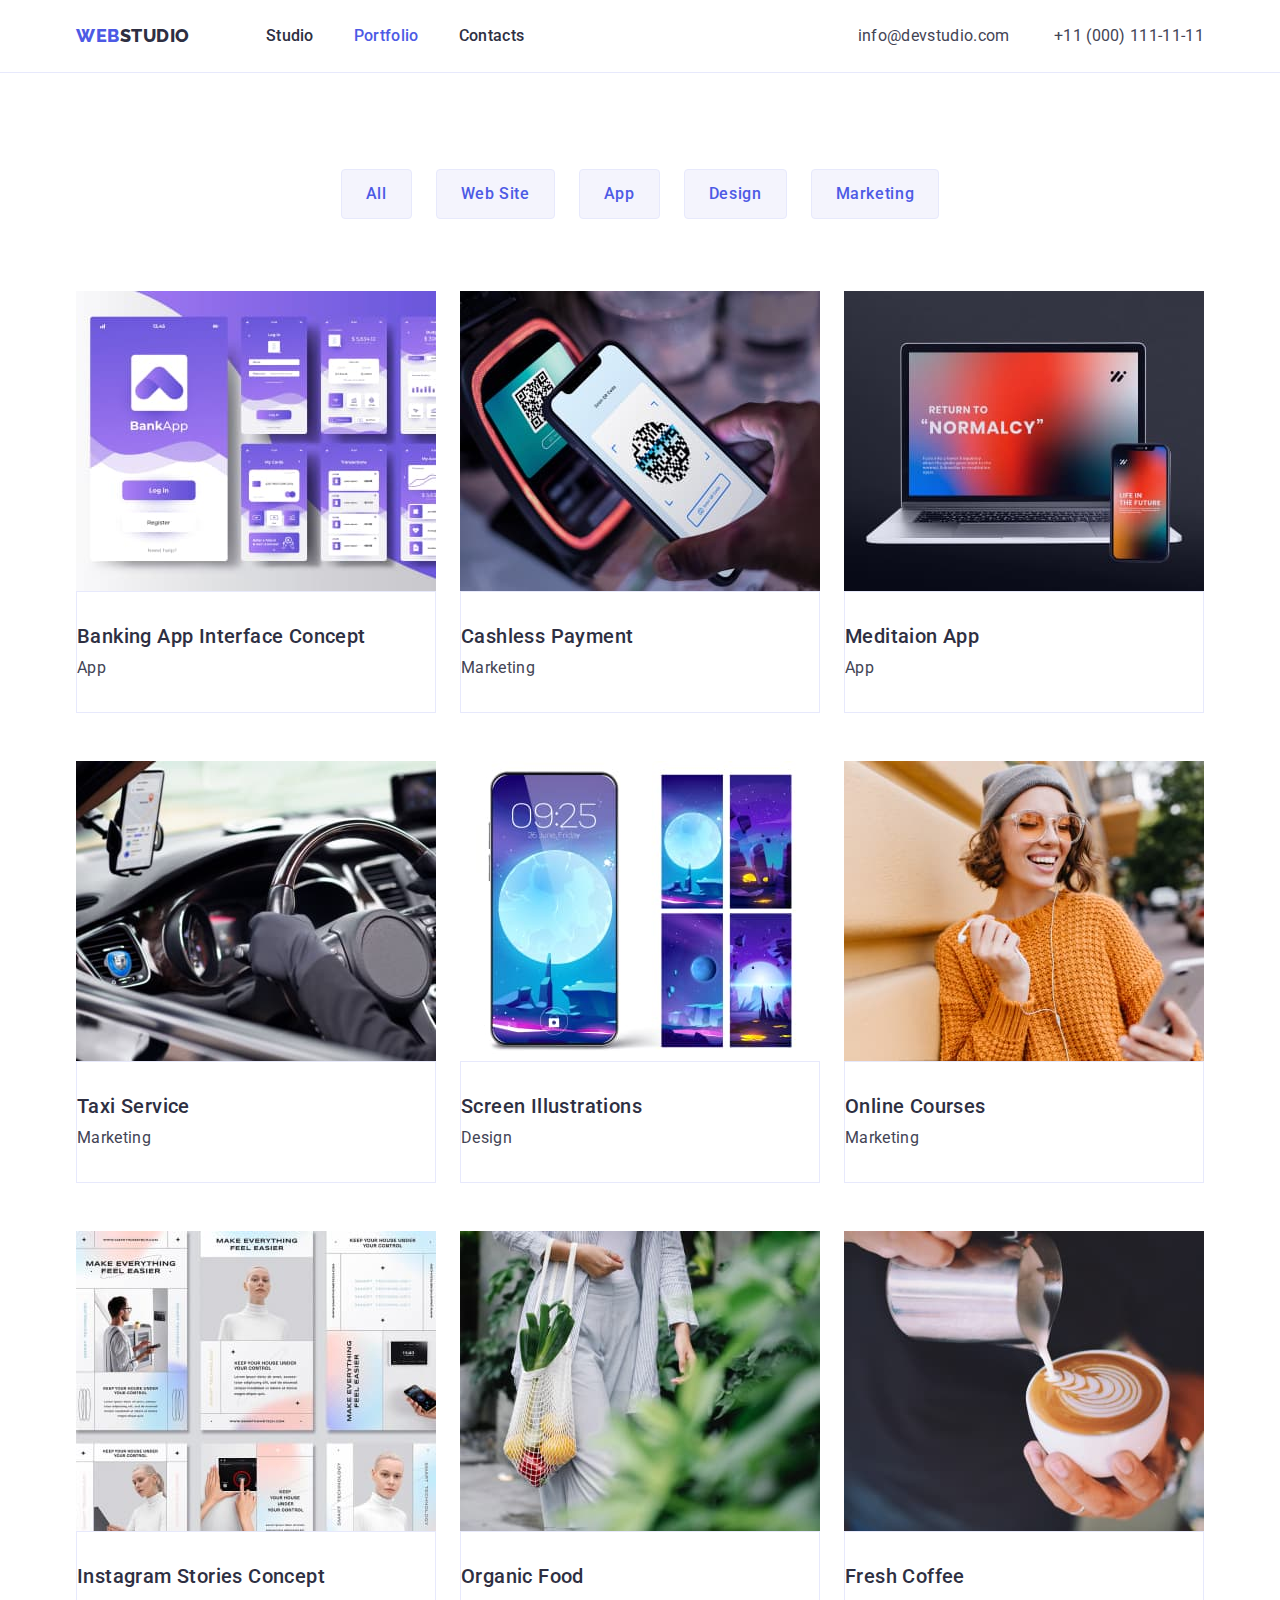
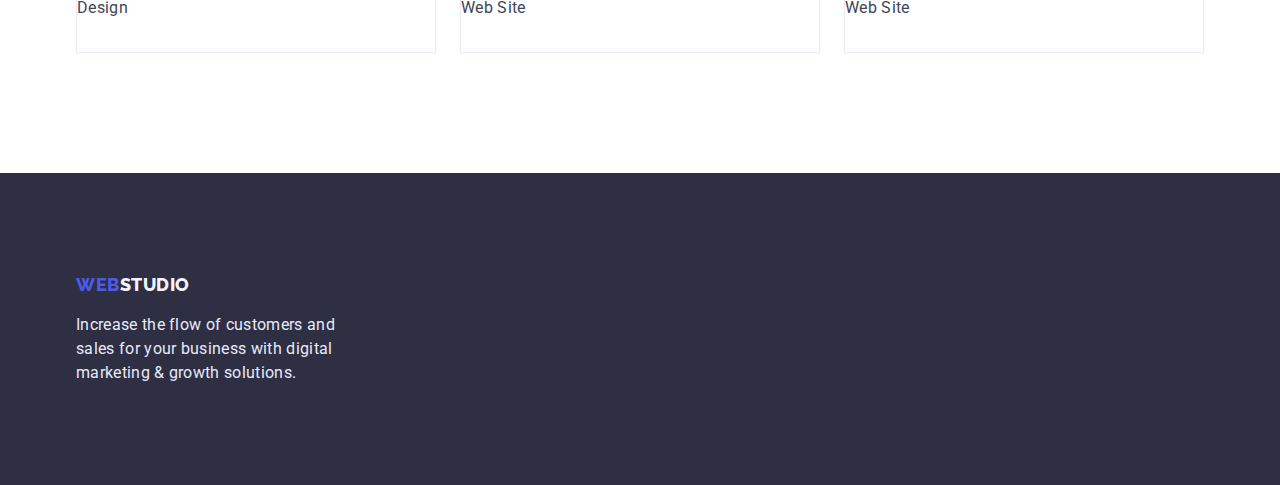
==== portfolio.html @ b506d24e "clone all files from goit-markup-hw-03" ====
<!-- @format -->

<!DOCTYPE html>
<html lang="en">
  <head>
    <meta charset="UTF-8" />
    <meta http-equiv="X-UA-Compatible" content="IE=edge" />
    <meta name="viewport" content="width=<device-width>, initial-scale=1.0" />
    <link rel="stylesheet" href="./modern-normalize.css" />
    <link rel="stylesheet" href="./css/styles.css" />
    <title>WEBSTUDIO</title>
    <link rel="preconnect" href="https://fonts.googleapis.com" />
    <link rel="preconnect" href="https://fonts.gstatic.com" crossorigin />
    <link
      href="https://fonts.googleapis.com/css2?family=Raleway:wght@100;200;300;400;500;600;700;800;900&family=Roboto:wght@100;300;400;500;700;900&display=swap"
      rel="stylesheet"
    />
  </head>
  <body>
    <!-- header -->
    <header class="header">
      <div class="container header-container">
        <!--header list -->
        <nav class="header-navigation">
          <a class="logo link" href="./index.html">
            <span class="logo-web">WEB</span>STUDIO
          </a>
          <ul class="header-list list">
            <li>
              <a class="header-link link" href="./index.html">Studio</a>
            </li>
            <li>
              <a class="header-link link current" href="./portfolio.html">Portfolio</a>
            </li>
            <li><a class="header-link link" href="">Contacts</a></li>
          </ul>
        </nav>
        <div>
          <a
            class="header-contact-link link header-mail"
            href="mailto:info@devstudio.com"
          >
            info@devstudio.com
          </a>
          <a
            class="header-contact-link link header-tel"
            href="tel:+11(000)1111111"
          >
            +11 (000) 111-11-11
          </a>
        </div>
      </div>
    </header>

    <!-- main -->
    <main>
      <!--section portfolio-->
      <section class="portfolio">
        <div class="container">
          <h1 class="visually-hidden">Portfolio</h1>
          <!--  buttons-->
          <ul class="btn-list list">
            <li class="btn-list-point">
              <button class="portfolio-btn" type="button">All</button>
            </li>
            <li class="btn-list-point">
              <button class="portfolio-btn" type="button">Web Site</button>
            </li>
            <li class="btn-list-point">
              <button class="portfolio-btn" type="button">App</button>
            </li>
            <li class="btn-list-point">
              <button class="portfolio-btn" type="button">Design</button>
            </li>
            <li class="btn-list-point">
              <button class="portfolio-btn" type="button">Marketing</button>
            </li>
          </ul>

          <!-- portfolio-->
          <ul class="portfolio-list list">
            <li class="portfolio-block">
              <img
                class="portfolio-foto"
                src="./img/portfolio/bankingapp.jpg"
                alt="Banking App"
                width="360"
                height="300"
              />
              <div class="portfolio-item">
                <h2 class="portfolio-titel">Banking App Interface Concept</h2>
                <p class="portfolio-text">App</p>
              </div>
            </li>
            <li class="portfolio-block">
              <img
                class="portfolio-foto"
                src="./img/portfolio/cashlesspayment.jpg"
                alt="Cashless Payment "
              />
              <div class="portfolio-item">
                <h2 class="portfolio-titel">Cashless Payment</h2>
                <p class="portfolio-text">Marketing</p>
              </div>
            </li>
            <li class="portfolio-block">
              <img
                class="portfolio-foto"
                src="./img/portfolio/meditaionapp.jpg"
                alt="Meditaion App"
              />
              <div class="portfolio-item">
                <h2 class="portfolio-titel">Meditaion App</h2>
                <p class="portfolio-text">App</p>
              </div>
            </li>
            <li class="portfolio-block">
              <img
                class="portfolio-foto"
                src="./img/portfolio/taxiservice.jpg"
                alt="Taxi Service "
              />
              <div class="portfolio-item">
                <h2 class="portfolio-titel">Taxi Service</h2>
                <p class="portfolio-text">Marketing</p>
              </div>
            </li>
            <li class="portfolio-block">
              <img
                class="portfolio-foto"
                src="./img/portfolio/screenillustrations.jpg"
                alt="Screen Illustrations "
              />
              <div class="portfolio-item">
                <h2 class="portfolio-titel">Screen Illustrations</h2>
                <p class="portfolio-text">Design</p>
              </div>
            </li>
            <li class="portfolio-block">
              <img
                class="portfolio-foto"
                src="./img/portfolio/onlinecourses.jpg"
                alt=" Online Courses"
              />
              <div class="portfolio-item">
                <h2 class="portfolio-titel">Online Courses</h2>
                <p class="portfolio-text">Marketing</p>
              </div>
            </li>
            <li class="portfolio-block">
              <img
                class="portfolio-foto"
                src="./img/portfolio/instagramstoriesconcept.jpg"
                alt=" Instagram Stories Concept"
              />
              <div class="portfolio-item">
                <h2 class="portfolio-titel">Instagram Stories Concept</h2>
                <p class="portfolio-text">Design</p>
              </div>
            </li>
            <li class="portfolio-block">
              <img
                class="portfolio-foto"
                src="./img/portfolio/organicfood.jpg"
                alt="Organic Food"
              />
              <div class="portfolio-item">
                <h2 class="portfolio-titel">Organic Food</h2>
                <p class="portfolio-text">Web Site</p>
              </div>
            </li>
            <li class="portfolio-block">
              <img
                class="portfolio-foto"
                src="./img/portfolio/freshcoffee.jpg"
                alt="Fresh Coffee "
              />
              <div class="portfolio-item">
                <h2 class="portfolio-titel">Fresh Coffee</h2>
                <p class="portfolio-text">Web Site</p>
              </div>
            </li>
          </ul>
        </div>
      </section>
    </main>

    <!-- footer-->
    <footer class="footer">
      <div class="container">
        <a class="footer-logo link" href="./index.html">
          <span class="logo-web">WEB</span>STUDIO
        </a>
        <p class="footer-text">
          Increase the flow of customers and sales for your business with
          digital marketing & growth solutions.
        </p>
      </div>
    </footer>
  </body>
</html>
---- css/styles.css ----
/** @format */

:root {
  --primary-brand-color: #4d5ae5;
  --dark-color: #2e2f42;
  --success-color: #31d0aa;
  --text-color: #434455;
  --subtle-text-color: #8e8f99;
  --accent-color: #e7e9fc;
  --light-color: #f4f4fd;
  --white-color: #ffffff;
  --pressed-state-color: #404bbf;
}

/*
* {
  margin: 0;
  padding: 0;
  list-style: none;
  box-sizing: border-box;
}
*/

p,
h1,
h2,
h3,
h4,
h5,
h6 {
  margin: 0;
}

ul,
ol {
  margin: 0;
  padding-left: 0;
}

body {
  font-family: "Roboto", sans-serif;
  font-size: 16px;
  letter-spacing: 0.02em;
  color: var(--dark-color);
  background-color: var(--white-color);
}

.img {
  display: block;
  max-width: 100%;
  height: auto;
}

/* _______________________ HEADER __________________________*/

.header {
  padding-top: 24px;
  padding-bottom: 24px;
  border-bottom: 1px solid var(--accent-color);
}
.header-container {
  display: flex;
  align-items: center;
}

.container {
  width: 1158px;
  padding-left: 15px;
  padding-right: 15px;
/*  outline: 1px solid red; */
  margin: 0 auto;
}

.header-navigation {
  display: flex;
  align-items: center;
  margin-right: auto;
}

.header-list {
  display: flex;
  gap: 40px;
}

.logo,
.logo-web {
  font-family: "Raleway", sans-serif;
  font-weight: 800;
  font-size: 18px;
  line-height: 1.33;
  letter-spacing: 0.03em;
  text-transform: uppercase;
  color: var(--dark-color);
}

.logo {
  margin-right: 76px;
}

.logo-web {
  color: var(--primary-brand-color);
}

.list {
  list-style: none;
}

.link {
  text-decoration: none;
}

.header-link {
  font-weight: 500;
  font-size: 16px;
  line-height: 1.5;
  cursor: pointer;
  letter-spacing: 0.02em;
  color: var(--dark-color);
}

.current {
  color: var(--primary-brand-color);
}

.header-link:hover,
.header-link:focus,
.header-link:active {
  color: var(--primary-brand-color);
}

.header-contact-link {
  line-height: 1.5;
  letter-spacing: 0.02em;
  color: var(--text-color);
}

.header-contact-link:hover,
.header-contact-link:focus,
.header-contact-link:active {
  color: var(--primary-brand-color);
}

.header-mail {
  margin-right: 40px;
}

/* _______________________ MAIN __________________________*/
/*___________title______________*/
.main-title {
  padding-top: 188px;
  padding-bottom: 188px;
  background-color: var(--dark-color);
}
/*
.main-title-items {
  text-align: center;
}
*/
.main-title-text {
  font-weight: 700;
  font-size: 56px;
  line-height: 1.07;
  text-align: center;
  letter-spacing: 0.02em;
  color: var(--white-color);
  margin: 0 auto;
  margin-bottom: 48px;
  width: 496px;
}

.main-btn {
  font-family: "Roboto";
  font-style: normal;
  font-weight: 500;
  font-size: 16px;
  line-height: calc(19 / 16);
  letter-spacing: 0.04em;
  color: var(--white-color);
  background-color: var(--primary-brand-color);
  /*width: 169px;
  height: 56px;
  */
  border: 1px solid var(--primary-brand-color);
  border-radius: 4px;
  cursor: pointer;
  box-shadow: 0px 4px 4px rgba(0, 0, 0, 0.15);
  text-align: center;
  padding-top: 16px;
  padding-bottom: 16px;
  padding-left: 32px;
  padding-right: 32px;
  display: block;
  margin: 0 auto;
}

.main-btn:hover,
.main-btn:focus,
.main-btn:active {
  background-color: var(--pressed-state-color);
  border: 1px solid var(--pressed-state-color);
}

/*___________section features ______________*/

.features {
  padding-top: 120px;
  padding-bottom: 60px;
}
.features-list {
  display: flex;
  gap: 24px;
}

.features-title {
  font-weight: 500;
  font-size: 20px;
  line-height: 1.2;
  letter-spacing: 0.02em;
  margin-bottom: 8px;
}

.features-text {
  line-height: 1.5;
  color: var(--text-color);
  max-width: 264px;
}

/*___________section whatwedo______________*/

.whatwedo {
  padding-top: 60px;
  padding-bottom: 120px;
}

.whatwedo-item {
  width: 360px;
  height: 300px;
}

.whatwedo-list {
  display: flex;
  gap: 24px;
}

.whatwedo-titel {
  font-weight: 700;
  font-size: 36px;
  line-height: 1.11;
  text-align: center;
  letter-spacing: 0.02em;
  text-transform: capitalize;
  margin-bottom: 72px;
}
.whatwedo-foto {
  width: 360px;
  border: 1px solid var(--accent-color);
}

/*___________section team______________*/

.team {
  background-color: var(--light-color);
  padding-top: 120px;
  padding-bottom: 120px;
}

.team-list {
  display: flex;
  gap: 24px;
}

.team-main-title {
  font-weight: 700;
  font-size: 36px;
  line-height: 1.11;
  text-align: center;
  letter-spacing: 0.02em;
  text-transform: capitalize;
  margin-bottom: 72px;
}

.team-block {
  width: 264px;
  background: var(--white-color);
  box-shadow: 0px 1px 6px rgba(46, 47, 66, 0.08),
    0px 1px 1px rgba(46, 47, 66, 0.16), 0px 2px 1px rgba(46, 47, 66, 0.08);
  border-radius: 0px 0px 4px 4px;
}

.team-foto {
 display: block;
}

.team-item {
  padding-top: 32px;
  padding-bottom: 32px;
  
}

.team-titel {
  font-weight: 500;
  font-size: 20px;
  line-height: 1.2;
  text-align: center;
  letter-spacing: 0.02em;
  margin-bottom: 8px;
}

.team-text {
  line-height: 1.5;
  text-align: center;
  color: var(--text-color);
}

/* _______________________ FOOTER __________________________*/

.footer {
  background-color: var(--dark-color);
  padding-top: 100px;
  padding-bottom: 100px;
}

.footer-logo {
  font-family: "Raleway", sans-serif;
  font-weight: 800;
  font-size: 18px;
  line-height: calc(21 / 18);
  letter-spacing: 0.03em;
  text-transform: uppercase;
  color: var(--light-color);
}

.footer-text {
  line-height: 1.5;
  color: var(--accent-color);
  max-width: 264px;
  margin-top: 16px;
}

/*______________________________________PORTFOLIO_______________________*/

/*___________section buttons______________*/

.btn-list {
  display: flex;
  justify-content: center;
  gap: 24px;
  margin-bottom: 72px;
}

.portfolio-btn {
  font-family: "Roboto", sans-serif;
  font-style: normal;
  font-weight: 500;
  font-size: 16px;
  line-height: 1.5;
  text-align: center;
  letter-spacing: 0.04em;
  color: var(--primary-brand-color);
  background-color: var(--light-color);
  border: 1px solid var(--accent-color);
  border-radius: 4px;
  cursor: pointer;
  padding-top: 12px;
  padding-bottom: 12px;
  padding-left: 24px;
  padding-right: 24px;
}

.portfolio-btn:hover,
.portfolio-btn:focus,
.portfolio-btn:active {
  background-color: var(--pressed-state-color);
  color: var(--white-color);
  border: 1px solid var(--pressed-state-color);
  box-shadow: 0px 3px 1px rgba(0, 0, 0, 0.1), 0px 2px 1px rgba(0, 0, 0, 0.08),
    0px 2px 2px rgba(0, 0, 0, 0.12);
}

/*___________ section portfolio ______________*/

.portfolio {
  padding-top: 96px;
  padding-bottom: 120px;
}

.portfolio-list {
  display: flex;
  flex-wrap: wrap;
  column-gap: 24px;
  row-gap: 48px;
}

.portfolio-block {
  width: 360px;
  /* box-shadow: 0px 1px 6px rgba(46, 47, 66, 0.08);*/
}

.portfolio-foto {
  width: 360px;
  display: block;
}

.portfolio-item {
  border: 1px solid var(--accent-color);
  padding-top: 32px;
  padding-bottom: 32px;
}

.portfolio-titel {
  font-weight: 500;
  font-size: 20px;
  line-height: 1.2;
  letter-spacing: 0.02em;
  margin-bottom: 8px;
}

.portfolio-text {
  line-height: 1.5;
  color: var(--text-color);
}

/*_________________________ visually-hidden _________*/

.visually-hidden {
  position: absolute;
  width: 1px;
  height: 1px;
  margin: -1px;
  border: 0;
  padding: 0;

  white-space: nowrap;
  clip-path: inset(100%);
  clip: rect(0 0 0 0);
  overflow: hidden;
}
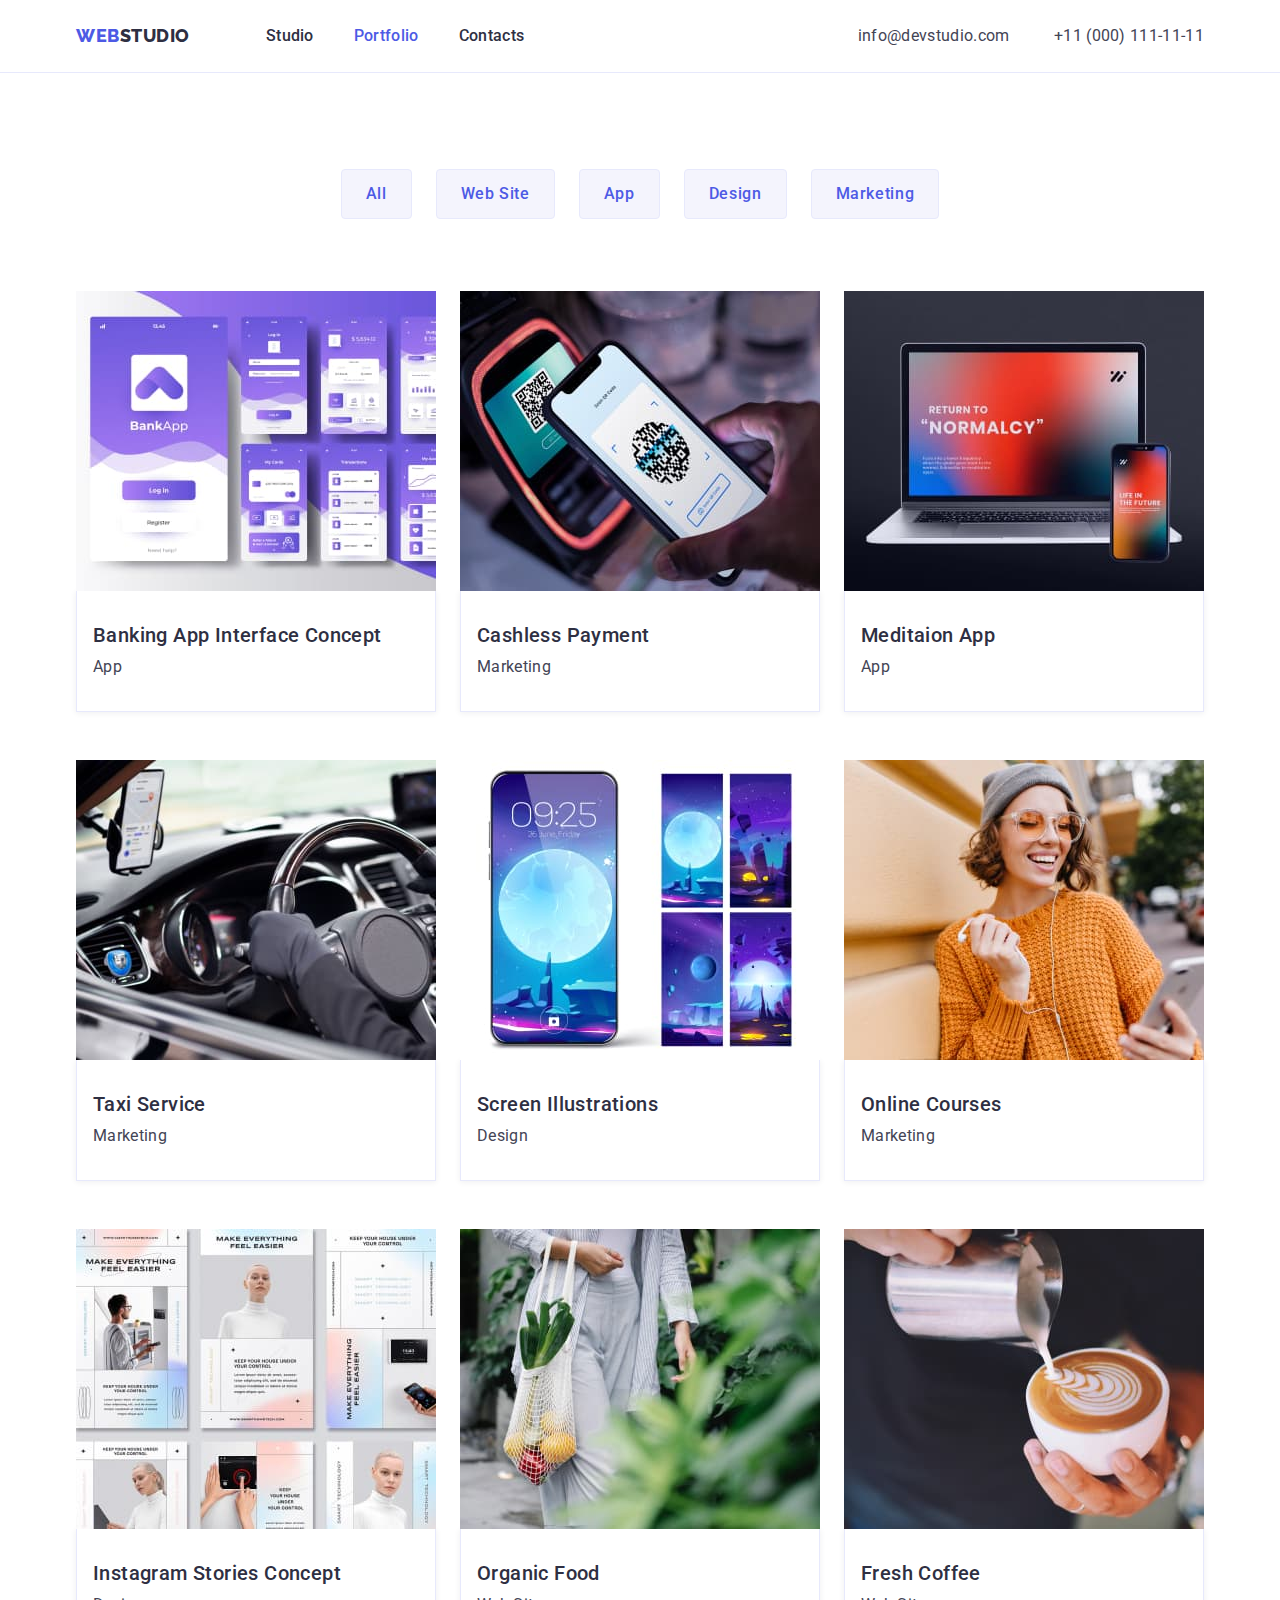
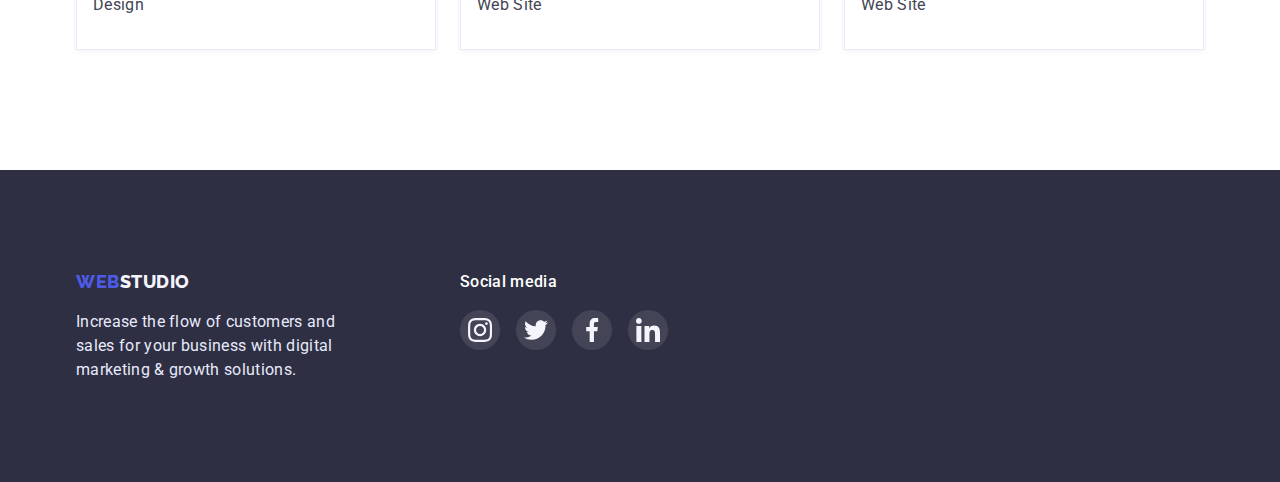
==== commit 33f6ccf4: "update .css .html .svg" ====
--- a/portfolio.html
+++ b/portfolio.html
@@ -30,7 +30,9 @@
               <a class="header-link link" href="./index.html">Studio</a>
             </li>
             <li>
-              <a class="header-link link current" href="./portfolio.html">Portfolio</a>
+              <a class="header-link link current" href="./portfolio.html"
+                >Portfolio</a
+              >
             </li>
             <li><a class="header-link link" href="">Contacts</a></li>
           </ul>
@@ -80,105 +82,123 @@
           <!-- portfolio-->
           <ul class="portfolio-list list">
             <li class="portfolio-block">
-              <img
-                class="portfolio-foto"
-                src="./img/portfolio/bankingapp.jpg"
-                alt="Banking App"
-                width="360"
-                height="300"
-              />
-              <div class="portfolio-item">
-                <h2 class="portfolio-titel">Banking App Interface Concept</h2>
-                <p class="portfolio-text">App</p>
-              </div>
-            </li>
-            <li class="portfolio-block">
-              <img
-                class="portfolio-foto"
-                src="./img/portfolio/cashlesspayment.jpg"
-                alt="Cashless Payment "
-              />
-              <div class="portfolio-item">
-                <h2 class="portfolio-titel">Cashless Payment</h2>
-                <p class="portfolio-text">Marketing</p>
-              </div>
-            </li>
-            <li class="portfolio-block">
-              <img
-                class="portfolio-foto"
-                src="./img/portfolio/meditaionapp.jpg"
-                alt="Meditaion App"
-              />
-              <div class="portfolio-item">
-                <h2 class="portfolio-titel">Meditaion App</h2>
-                <p class="portfolio-text">App</p>
-              </div>
-            </li>
-            <li class="portfolio-block">
-              <img
-                class="portfolio-foto"
-                src="./img/portfolio/taxiservice.jpg"
-                alt="Taxi Service "
-              />
-              <div class="portfolio-item">
-                <h2 class="portfolio-titel">Taxi Service</h2>
-                <p class="portfolio-text">Marketing</p>
-              </div>
-            </li>
-            <li class="portfolio-block">
-              <img
-                class="portfolio-foto"
-                src="./img/portfolio/screenillustrations.jpg"
-                alt="Screen Illustrations "
-              />
-              <div class="portfolio-item">
-                <h2 class="portfolio-titel">Screen Illustrations</h2>
-                <p class="portfolio-text">Design</p>
-              </div>
-            </li>
-            <li class="portfolio-block">
-              <img
-                class="portfolio-foto"
-                src="./img/portfolio/onlinecourses.jpg"
-                alt=" Online Courses"
-              />
-              <div class="portfolio-item">
-                <h2 class="portfolio-titel">Online Courses</h2>
-                <p class="portfolio-text">Marketing</p>
-              </div>
-            </li>
-            <li class="portfolio-block">
-              <img
-                class="portfolio-foto"
-                src="./img/portfolio/instagramstoriesconcept.jpg"
-                alt=" Instagram Stories Concept"
-              />
-              <div class="portfolio-item">
-                <h2 class="portfolio-titel">Instagram Stories Concept</h2>
-                <p class="portfolio-text">Design</p>
-              </div>
-            </li>
-            <li class="portfolio-block">
-              <img
-                class="portfolio-foto"
-                src="./img/portfolio/organicfood.jpg"
-                alt="Organic Food"
-              />
-              <div class="portfolio-item">
-                <h2 class="portfolio-titel">Organic Food</h2>
-                <p class="portfolio-text">Web Site</p>
-              </div>
-            </li>
-            <li class="portfolio-block">
-              <img
-                class="portfolio-foto"
-                src="./img/portfolio/freshcoffee.jpg"
-                alt="Fresh Coffee "
-              />
-              <div class="portfolio-item">
-                <h2 class="portfolio-titel">Fresh Coffee</h2>
-                <p class="portfolio-text">Web Site</p>
-              </div>
+              <a href="" class="portfolio-link link">
+                <img
+                  class="portfolio-foto"
+                  src="./img/portfolio/bankingapp.jpg"
+                  alt="Banking App"
+                  width="360"
+                  height="300"
+                />
+                <div class="portfolio-item">
+                  <h2 class="portfolio-titel">Banking App Interface Concept</h2>
+                  <p class="portfolio-text">App</p>
+                </div>
+              </a>
+            </li>
+            <li class="portfolio-block">
+              <a href="" class="portfolio-link link">
+                <img
+                  class="portfolio-foto"
+                  src="./img/portfolio/cashlesspayment.jpg"
+                  alt="Cashless Payment "
+                />
+                <div class="portfolio-item">
+                  <h2 class="portfolio-titel">Cashless Payment</h2>
+                  <p class="portfolio-text">Marketing</p>
+                </div>
+              </a>
+            </li>
+            <li class="portfolio-block">
+              <a href="" class="portfolio-link link">
+                <img
+                  class="portfolio-foto"
+                  src="./img/portfolio/meditaionapp.jpg"
+                  alt="Meditaion App"
+                />
+                <div class="portfolio-item">
+                  <h2 class="portfolio-titel">Meditaion App</h2>
+                  <p class="portfolio-text">App</p>
+                </div>
+              </a>
+            </li>
+            <li class="portfolio-block">
+              <a href="" class="portfolio-link link">
+                <img
+                  class="portfolio-foto"
+                  src="./img/portfolio/taxiservice.jpg"
+                  alt="Taxi Service "
+                />
+                <div class="portfolio-item">
+                  <h2 class="portfolio-titel">Taxi Service</h2>
+                  <p class="portfolio-text">Marketing</p>
+                </div>
+              </a>
+            </li>
+            <li class="portfolio-block">
+              <a href="" class="portfolio-link link">
+                <img
+                  class="portfolio-foto"
+                  src="./img/portfolio/screenillustrations.jpg"
+                  alt="Screen Illustrations "
+                />
+                <div class="portfolio-item">
+                  <h2 class="portfolio-titel">Screen Illustrations</h2>
+                  <p class="portfolio-text">Design</p>
+                </div>
+              </a>
+            </li>
+            <li class="portfolio-block">
+              <a href="" class="portfolio-link link">
+                <img
+                  class="portfolio-foto"
+                  src="./img/portfolio/onlinecourses.jpg"
+                  alt=" Online Courses"
+                />
+                <div class="portfolio-item">
+                  <h2 class="portfolio-titel">Online Courses</h2>
+                  <p class="portfolio-text">Marketing</p>
+                </div>
+              </a>
+            </li>
+            <li class="portfolio-block">
+              <a href="" class="portfolio-link link">
+                <img
+                  class="portfolio-foto"
+                  src="./img/portfolio/instagramstoriesconcept.jpg"
+                  alt=" Instagram Stories Concept"
+                />
+                <div class="portfolio-item">
+                  <h2 class="portfolio-titel">Instagram Stories Concept</h2>
+                  <p class="portfolio-text">Design</p>
+                </div>
+              </a>
+            </li>
+            <li class="portfolio-block">
+              <a href="" class="portfolio-link link">
+                <img
+                  class="portfolio-foto"
+                  src="./img/portfolio/organicfood.jpg"
+                  alt="Organic Food"
+                />
+                <div class="portfolio-item">
+                  <h2 class="portfolio-titel">Organic Food</h2>
+                  <p class="portfolio-text">Web Site</p>
+                </div>
+              </a>
+            </li>
+            <li class="portfolio-block">
+              <a href="" class="portfolio-link link">
+                <img
+                  class="portfolio-foto"
+                  src="./img/portfolio/freshcoffee.jpg"
+                  alt="Fresh Coffee "
+                />
+                <div class="portfolio-item">
+                  <h2 class="portfolio-titel">Fresh Coffee</h2>
+                  <p class="portfolio-text">Web Site</p>
+                </div>
+              </a>
             </li>
           </ul>
         </div>
@@ -187,14 +207,49 @@
 
     <!-- footer-->
     <footer class="footer">
-      <div class="container">
-        <a class="footer-logo link" href="./index.html">
-          <span class="logo-web">WEB</span>STUDIO
-        </a>
-        <p class="footer-text">
-          Increase the flow of customers and sales for your business with
-          digital marketing & growth solutions.
-        </p>
+      <div class="container footer-container-list">
+        <div class="footer-container-logo">
+          <a class="footer-logo link" href="./index.html">
+            <span class="logo-web">WEB</span>STUDIO
+          </a>
+          <p class="footer-text">
+            Increase the flow of customers and sales for your business with
+            digital marketing & growth solutions.
+          </p>
+        </div>
+        <div class="footer-container-social">
+          <p class="footer-soc-text">Social media</p>
+          <ul class="footer-soc-list list">
+            <li class="soc-item">
+              <a href="" class="footer-soc-link link">
+                <svg class="soc-icon" width="24" height="24">
+                  <use href="./img/symbol-defs.svg#icon-instagram"></use>
+                </svg>
+              </a>
+            </li>
+            <li class="soc-item">
+              <a href="" class="footer-soc-link link">
+                <svg class="soc-icon" width="24" height="24">
+                  <use href="./img/symbol-defs.svg#icon-twitter"></use>
+                </svg>
+              </a>
+            </li>
+            <li class="soc-item">
+              <a href="" class="footer-soc-link link">
+                <svg class="soc-icon" width="24" height="24">
+                  <use href="./img/symbol-defs.svg#icon-facebook"></use>
+                </svg>
+              </a>
+            </li>
+            <li class="soc-item">
+              <a href="" class="footer-soc-link link">
+                <svg class="soc-icon" width="24" height="24">
+                  <use href="./img/symbol-defs.svg#icon-linkedin"></use>
+                </svg>
+              </a>
+            </li>
+          </ul>
+        </div>
       </div>
     </footer>
   </body>
--- a/css/styles.css
+++ b/css/styles.css
@@ -10,6 +10,12 @@
   --light-color: #f4f4fd;
   --white-color: #ffffff;
   --pressed-state-color: #404bbf;
+  --bg-gradient: linear-gradient(rgba(46, 47, 66, 0.7), rgba(46, 47, 66, 0.7));
+  --footer-icon-gradient: linear-gradient(
+    90deg,
+    rgba(255, 255, 255, 0.1) 50%,
+    rgba(255, 255, 255, 0.1) 100%
+  );
 }
 
 /*
@@ -51,6 +57,22 @@
   height: auto;
 }
 
+/*_________________________ visually-hidden _________*/
+
+.visually-hidden {
+  position: absolute;
+  width: 1px;
+  height: 1px;
+  margin: -1px;
+  border: 0;
+  padding: 0;
+
+  white-space: nowrap;
+  clip-path: inset(100%);
+  clip: rect(0 0 0 0);
+  overflow: hidden;
+}
+
 /* _______________________ HEADER __________________________*/
 
 .header {
@@ -67,7 +89,7 @@
   width: 1158px;
   padding-left: 15px;
   padding-right: 15px;
-/*  outline: 1px solid red; */
+  /*  outline: 1px solid red; */
   margin: 0 auto;
 }
 
@@ -150,6 +172,13 @@
   padding-top: 188px;
   padding-bottom: 188px;
   background-color: var(--dark-color);
+  background-image: var(--bg-gradient), url(../img/people_office_bg.jpg);
+  background-repeat: no-repeat;
+  background-position: center;
+  background-size: cover;
+  max-width: 1440px;
+  height: 600px;
+  margin: 0 auto;
 }
 /*
 .main-title-items {
@@ -206,9 +235,32 @@
   padding-top: 120px;
   padding-bottom: 60px;
 }
+
 .features-list {
   display: flex;
+  justify-content: center;
+  align-items: center;
   gap: 24px;
+}
+
+.feature-block {
+  width: 264px;
+  height: 112px;
+  background-color: var(--light-color);
+  border-radius: 4px;
+  margin-bottom: 8px;
+  display: flex;
+  justify-content: center;
+  align-items: center;
+}
+
+.feature-icon {
+  fill: var(--dark-color);
+}
+
+.test-icon {
+  margin-top: 24px;
+  margin-bottom: 100px;
 }
 
 .features-title {
@@ -234,7 +286,13 @@
 
 .whatwedo-item {
   width: 360px;
-  height: 300px;
+  background: linear-gradient(
+      0deg,
+      rgba(77, 90, 229, 0.1),
+      rgba(77, 90, 229, 0.1)
+    ),
+    url(2225.jpg);
+  border: 1px solid var(--accent-color);
 }
 
 .whatwedo-list {
@@ -252,8 +310,9 @@
   margin-bottom: 72px;
 }
 .whatwedo-foto {
+  display: block;
   width: 360px;
-  border: 1px solid var(--accent-color);
+  background-size: cover;
 }
 
 /*___________section team______________*/
@@ -288,13 +347,12 @@
 }
 
 .team-foto {
- display: block;
+  display: block;
 }
 
 .team-item {
   padding-top: 32px;
   padding-bottom: 32px;
-  
 }
 
 .team-titel {
@@ -310,6 +368,91 @@
   line-height: 1.5;
   text-align: center;
   color: var(--text-color);
+  margin-bottom: 8px;
+}
+
+.soc-list,
+.footer-soc-list {
+  display: flex;
+  justify-content: center;
+  gap: 24px;
+}
+
+.soc-item {
+  width: 40px;
+  height: 40px;
+}
+
+.soc-link,
+.footer-soc-link {
+  width: 100%;
+  height: 100%;
+  background-color: var(--primary-brand-color);
+  border-radius: 50%;
+  display: flex;
+  justify-content: center;
+  align-items: center;
+}
+
+.soc-link:hover,
+.soc-link:focus {
+  background-color: var(--pressed-state-color);
+}
+
+.soc-icon {
+  fill: var(--light-color);
+}
+
+/*___________section customers ______________*/
+
+.customers {
+  padding-top: 130px;
+  padding-bottom: 120px;
+}
+
+.customers-titel {
+  font-weight: 700;
+  font-size: 36px;
+  line-height: 1.11;
+  text-align: center;
+  letter-spacing: 0.02em;
+  margin-bottom: 72px;
+}
+
+.customers-list {
+  display: flex;
+  justify-content: center;
+  gap: 24px;
+}
+
+.customers-block {
+  width: 168px;
+  height: 88px;
+  border-radius: 4px;
+  display: flex;
+  justify-content: center;
+  align-items: center;
+}
+
+.customers-link {
+  width: 100%;
+  height: 100%;
+  border: 1px solid currentColor;
+  border-radius: 4px;
+  color: var(--subtle-text-color);
+  display: flex;
+  justify-content: center;
+  align-items: center;
+}
+
+.customers-icon {
+  fill: currentColor;
+}
+
+.customers-link:hover,
+.customers-link:focus {
+  border-color: var(--pressed-state-color);
+  color: var(--pressed-state-color);
 }
 
 /* _______________________ FOOTER __________________________*/
@@ -318,6 +461,10 @@
   background-color: var(--dark-color);
   padding-top: 100px;
   padding-bottom: 100px;
+}
+.footer-container-list {
+  display: flex;
+  gap: 120px;
 }
 
 .footer-logo {
@@ -335,6 +482,25 @@
   color: var(--accent-color);
   max-width: 264px;
   margin-top: 16px;
+}
+
+.footer-soc-text {
+  color: var(--white-color);
+  font-weight: 500;
+  line-height: 1.5;
+  margin-bottom: 16px;
+}
+.footer-soc-list {
+  gap: 16px;
+}
+
+.footer-soc-link {
+  background: var(--footer-icon-gradient);
+}
+
+.footer-soc-link:hover,
+.footer-soc-link:focus {
+  background-color: var(--success-color);
 }
 
 /*______________________________________PORTFOLIO_______________________*/
@@ -393,18 +559,31 @@
 
 .portfolio-block {
   width: 360px;
-  /* box-shadow: 0px 1px 6px rgba(46, 47, 66, 0.08);*/
+}
+
+.portfolio-link {
+  display: block;
+}
+
+.portfolio-link:hover,
+.portfolio-link:focus {
+  border: 0.5px solid var(--light-color);
+  box-shadow: 0px 1px 6px rgba(46, 47, 66, 0.08),
+    0px 1px 1px rgba(46, 47, 66, 0.16), 0px 2px 1px rgba(46, 47, 66, 0.08);
 }
 
 .portfolio-foto {
-  width: 360px;
   display: block;
 }
 
 .portfolio-item {
   border: 1px solid var(--accent-color);
+  box-shadow: 0px 1px 6px rgba(46, 47, 66, 0.08);
+  border-top: 0px;
   padding-top: 32px;
   padding-bottom: 32px;
+  padding-left: 16px;
+  padding-right: 16px;
 }
 
 .portfolio-titel {
@@ -413,25 +592,10 @@
   line-height: 1.2;
   letter-spacing: 0.02em;
   margin-bottom: 8px;
+  color: var(--dark-color);
 }
 
 .portfolio-text {
   line-height: 1.5;
   color: var(--text-color);
 }
-
-/*_________________________ visually-hidden _________*/
-
-.visually-hidden {
-  position: absolute;
-  width: 1px;
-  height: 1px;
-  margin: -1px;
-  border: 0;
-  padding: 0;
-
-  white-space: nowrap;
-  clip-path: inset(100%);
-  clip: rect(0 0 0 0);
-  overflow: hidden;
-}
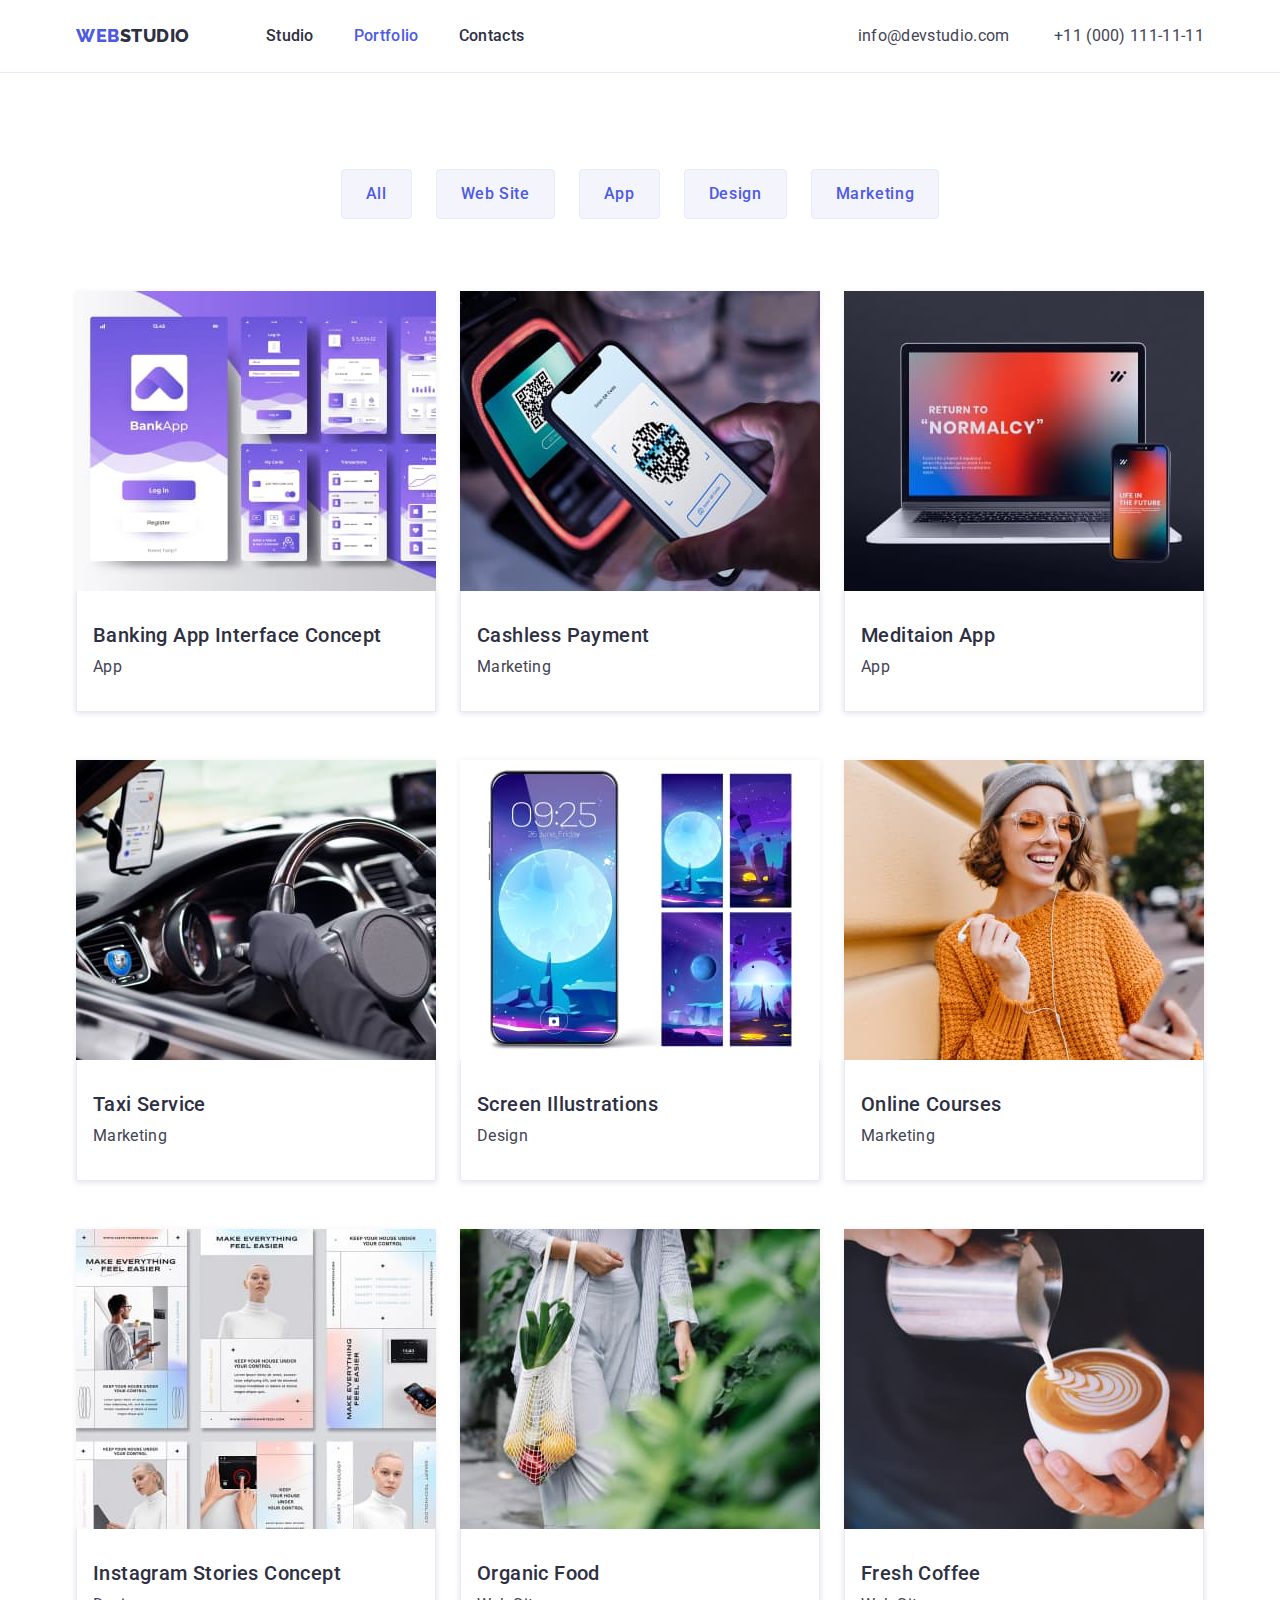
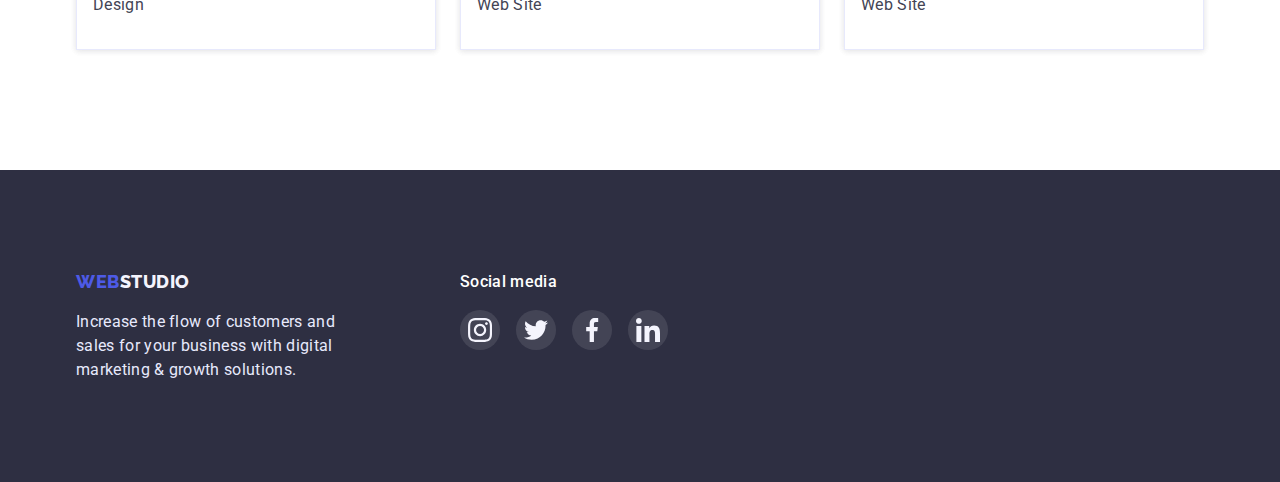
==== commit 798d7feb: "img => images" ====
--- a/portfolio.html
+++ b/portfolio.html
@@ -85,7 +85,7 @@
               <a href="" class="portfolio-link link">
                 <img
                   class="portfolio-foto"
-                  src="./img/portfolio/bankingapp.jpg"
+                  src="./images/portfolio/bankingapp.jpg"
                   alt="Banking App"
                   width="360"
                   height="300"
@@ -100,7 +100,7 @@
               <a href="" class="portfolio-link link">
                 <img
                   class="portfolio-foto"
-                  src="./img/portfolio/cashlesspayment.jpg"
+                  src="./images/portfolio/cashlesspayment.jpg"
                   alt="Cashless Payment "
                 />
                 <div class="portfolio-item">
@@ -113,7 +113,7 @@
               <a href="" class="portfolio-link link">
                 <img
                   class="portfolio-foto"
-                  src="./img/portfolio/meditaionapp.jpg"
+                  src="./images/portfolio/meditaionapp.jpg"
                   alt="Meditaion App"
                 />
                 <div class="portfolio-item">
@@ -126,7 +126,7 @@
               <a href="" class="portfolio-link link">
                 <img
                   class="portfolio-foto"
-                  src="./img/portfolio/taxiservice.jpg"
+                  src="./images/portfolio/taxiservice.jpg"
                   alt="Taxi Service "
                 />
                 <div class="portfolio-item">
@@ -139,7 +139,7 @@
               <a href="" class="portfolio-link link">
                 <img
                   class="portfolio-foto"
-                  src="./img/portfolio/screenillustrations.jpg"
+                  src="./images/portfolio/screenillustrations.jpg"
                   alt="Screen Illustrations "
                 />
                 <div class="portfolio-item">
@@ -152,7 +152,7 @@
               <a href="" class="portfolio-link link">
                 <img
                   class="portfolio-foto"
-                  src="./img/portfolio/onlinecourses.jpg"
+                  src="./images/portfolio/onlinecourses.jpg"
                   alt=" Online Courses"
                 />
                 <div class="portfolio-item">
@@ -165,7 +165,7 @@
               <a href="" class="portfolio-link link">
                 <img
                   class="portfolio-foto"
-                  src="./img/portfolio/instagramstoriesconcept.jpg"
+                  src="./images/portfolio/instagramstoriesconcept.jpg"
                   alt=" Instagram Stories Concept"
                 />
                 <div class="portfolio-item">
@@ -178,7 +178,7 @@
               <a href="" class="portfolio-link link">
                 <img
                   class="portfolio-foto"
-                  src="./img/portfolio/organicfood.jpg"
+                  src="./images/portfolio/organicfood.jpg"
                   alt="Organic Food"
                 />
                 <div class="portfolio-item">
@@ -191,7 +191,7 @@
               <a href="" class="portfolio-link link">
                 <img
                   class="portfolio-foto"
-                  src="./img/portfolio/freshcoffee.jpg"
+                  src="./images/portfolio/freshcoffee.jpg"
                   alt="Fresh Coffee "
                 />
                 <div class="portfolio-item">
@@ -223,28 +223,28 @@
             <li class="soc-item">
               <a href="" class="footer-soc-link link">
                 <svg class="soc-icon" width="24" height="24">
-                  <use href="./img/symbol-defs.svg#icon-instagram"></use>
-                </svg>
-              </a>
-            </li>
-            <li class="soc-item">
-              <a href="" class="footer-soc-link link">
-                <svg class="soc-icon" width="24" height="24">
-                  <use href="./img/symbol-defs.svg#icon-twitter"></use>
-                </svg>
-              </a>
-            </li>
-            <li class="soc-item">
-              <a href="" class="footer-soc-link link">
-                <svg class="soc-icon" width="24" height="24">
-                  <use href="./img/symbol-defs.svg#icon-facebook"></use>
-                </svg>
-              </a>
-            </li>
-            <li class="soc-item">
-              <a href="" class="footer-soc-link link">
-                <svg class="soc-icon" width="24" height="24">
-                  <use href="./img/symbol-defs.svg#icon-linkedin"></use>
+                  <use href="./images/symbol-defs.svg#icon-instagram"></use>
+                </svg>
+              </a>
+            </li>
+            <li class="soc-item">
+              <a href="" class="footer-soc-link link">
+                <svg class="soc-icon" width="24" height="24">
+                  <use href="./images/symbol-defs.svg#icon-twitter"></use>
+                </svg>
+              </a>
+            </li>
+            <li class="soc-item">
+              <a href="" class="footer-soc-link link">
+                <svg class="soc-icon" width="24" height="24">
+                  <use href="./images/symbol-defs.svg#icon-facebook"></use>
+                </svg>
+              </a>
+            </li>
+            <li class="soc-item">
+              <a href="" class="footer-soc-link link">
+                <svg class="soc-icon" width="24" height="24">
+                  <use href="./images/symbol-defs.svg#icon-linkedin"></use>
                 </svg>
               </a>
             </li>
--- a/css/styles.css
+++ b/css/styles.css
@@ -563,11 +563,12 @@
 
 .portfolio-link {
   display: block;
+  box-shadow: 0px 1px 6px rgba(46, 47, 66, 0.08);
 }
 
 .portfolio-link:hover,
 .portfolio-link:focus {
-  border: 0.5px solid var(--light-color);
+/*  border: 0.5px solid var(--light-color); */
   box-shadow: 0px 1px 6px rgba(46, 47, 66, 0.08),
     0px 1px 1px rgba(46, 47, 66, 0.16), 0px 2px 1px rgba(46, 47, 66, 0.08);
 }
